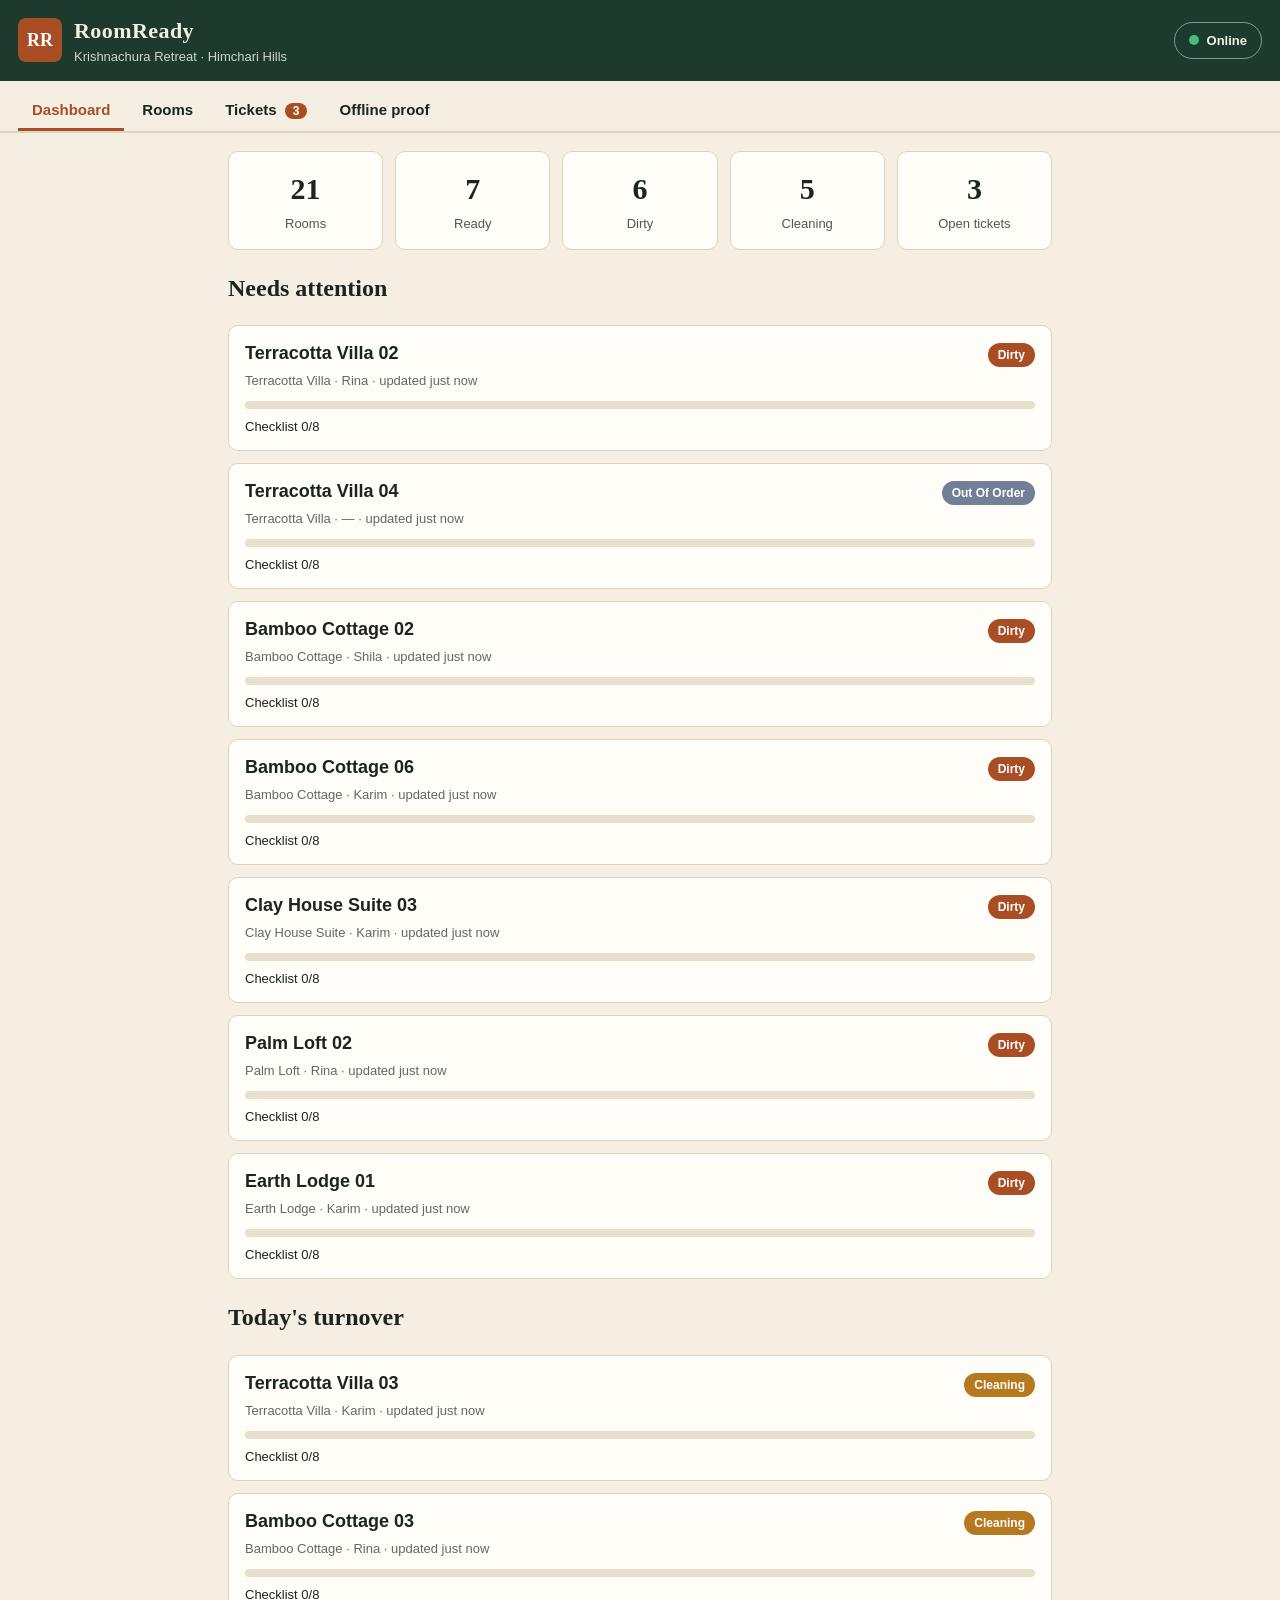
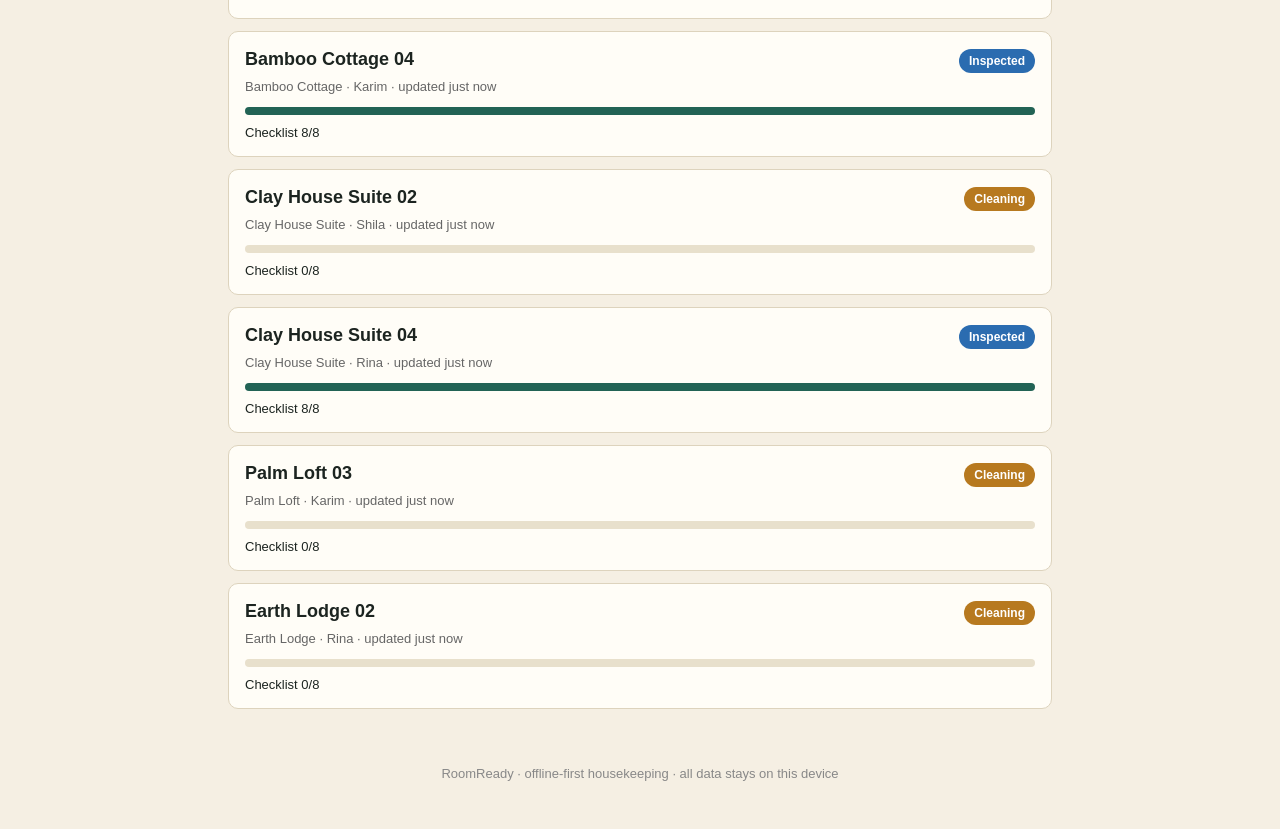
==== index.html @ 5fa12502 "RoomReady: offline-first housekeeping PWA (Hackyard Yard #6)" ====
<!DOCTYPE html>
<html lang="en">
<head>
<meta charset="UTF-8">
<meta name="viewport" content="width=device-width, initial-scale=1.0, viewport-fit=cover">
<title>RoomReady — Offline Housekeeping for Resorts</title>
<meta name="description" content="Offline-first housekeeping PWA for resorts. Room checklists, housekeeping status and maintenance tickets — all on-device, zero internet required.">
<link rel="manifest" href="manifest.json">
<meta name="theme-color" content="#1d3a2f">
<link rel="icon" href="icons/icon-192.png">
<link rel="stylesheet" href="styles.css">
</head>
<body>
<header class="topbar">
  <div class="brand">
    <span class="brand-mark">RR</span>
    <div>
      <h1>RoomReady</h1>
      <p id="propertyName">Krishnachura Retreat · Himchari Hills</p>
    </div>
  </div>
  <div class="net" id="netBadge" title="Network state">
    <span class="net-dot" id="netDot"></span>
    <span id="netLabel">Offline-ready</span>
  </div>
</header>

<nav class="tabs" role="tablist">
  <button class="tab active" data-view="dashboard" role="tab">Dashboard</button>
  <button class="tab" data-view="rooms" role="tab">Rooms</button>
  <button class="tab" data-view="tickets" role="tab">Tickets <span class="count" id="ticketCount">0</span></button>
  <button class="tab" data-view="about" role="tab">Offline proof</button>
</nav>

<main>
  <!-- DASHBOARD -->
  <section id="view-dashboard" class="view active">
    <div class="stats" id="stats"></div>
    <h2>Needs attention</h2>
    <div id="attentionList" class="card-list"></div>
    <h2>Today's turnover</h2>
    <div id="turnoverList" class="card-list"></div>
  </section>

  <!-- ROOMS -->
  <section id="view-rooms" class="view">
    <div class="toolbar">
      <input id="roomSearch" type="search" placeholder="Search rooms…" aria-label="Search rooms">
      <select id="statusFilter" aria-label="Filter by status">
        <option value="">All statuses</option>
        <option value="ready">Ready</option>
        <option value="dirty">Dirty</option>
        <option value="cleaning">Cleaning</option>
        <option value="inspected">Inspected</option>
        <option value="ooo">Out of order</option>
      </select>
    </div>
    <div id="roomList" class="card-list"></div>
  </section>

  <!-- ROOM DETAIL -->
  <section id="view-room" class="view">
    <button class="back" id="backToRooms">← All rooms</button>
    <div id="roomDetail"></div>
  </section>

  <!-- TICKETS -->
  <section id="view-tickets" class="view">
    <form id="ticketForm" class="card form">
      <h2>New maintenance ticket</h2>
      <label>Room
        <select id="ticketRoom" required></select>
      </label>
      <label>Issue
        <input id="ticketTitle" required maxlength="120" placeholder="e.g. AC not cooling in bathroom">
      </label>
      <label>Priority
        <select id="ticketPriority">
          <option value="low">Low</option>
          <option value="medium" selected>Medium</option>
          <option value="high">High</option>
          <option value="urgent">Urgent</option>
        </select>
      </label>
      <button type="submit" class="btn primary">Add ticket</button>
    </form>
    <div id="ticketList" class="card-list"></div>
  </section>

  <!-- OFFLINE PROOF -->
  <section id="view-about" class="view">
    <div class="card">
      <h2>Works with zero internet</h2>
      <p>RoomReady is built for the airplane-mode test:</p>
      <ul>
        <li><strong>No network calls.</strong> Every asset is local. Open DevTools → Network and reload: zero remote requests.</li>
        <li><strong>Service worker.</strong> On first load the worker caches the whole app, so it opens even with wifi and data off.</li>
        <li><strong>On-device storage.</strong> Rooms, checklists and tickets live in your browser's local storage. Nothing leaves the device.</li>
        <li><strong>Live indicator.</strong> The badge in the header follows the real network state — turn on airplane mode and watch it switch to <em>Offline</em> while the app keeps working.</li>
      </ul>
      <p class="muted">Try it: turn on airplane mode, reload the page, update a room, add a ticket. Everything still works.</p>
      <div class="proof-row">
        <span>Network now:</span>
        <strong id="proofNet">—</strong>
      </div>
      <div class="proof-row">
        <span>Service worker:</span>
        <strong id="proofSW">—</strong>
      </div>
      <div class="proof-row">
        <span>Stored locally:</span>
        <strong id="proofStore">—</strong>
      </div>
      <button class="btn" id="resetDemo">Reset demo data</button>
    </div>
  </section>
</main>

<footer>
  <p>RoomReady · offline-first housekeeping · all data stays on this device</p>
</footer>

<script src="app.js"></script>
<script>
  if ('serviceWorker' in navigator) {
    window.addEventListener('load', () => navigator.serviceWorker.register('sw.js'));
  }
</script>
</body>
</html>
---- styles.css ----
:root {
  --cream: #f5efe3;
  --ink: #1c2420;
  --teal: #226355;
  --teal-dark: #1d3a2f;
  --accent: #a94e24;
  --line: #ddd3bd;
  --card: #fffdf7;
  --ready: #226355;
  --dirty: #a94e24;
  --cleaning: #b7791f;
  --inspected: #2b6cb0;
  --ooo: #718096;
}

* { box-sizing: border-box; }

body {
  margin: 0;
  background: var(--cream);
  color: var(--ink);
  font-family: -apple-system, BlinkMacSystemFont, "Segoe UI", Roboto, sans-serif;
  line-height: 1.5;
}

h1, h2 { font-family: Georgia, "Times New Roman", serif; }

.topbar {
  display: flex;
  justify-content: space-between;
  align-items: center;
  gap: 12px;
  padding: 14px 18px;
  background: var(--teal-dark);
  color: #f5efe3;
  flex-wrap: wrap;
}

.brand { display: flex; align-items: center; gap: 12px; }
.brand-mark {
  width: 44px; height: 44px;
  display: grid; place-items: center;
  background: var(--accent);
  color: #fff;
  font-family: Georgia, serif;
  font-weight: bold;
  font-size: 18px;
  border-radius: 8px;
}
.brand h1 { margin: 0; font-size: 22px; letter-spacing: .02em; }
.brand p { margin: 0; font-size: 13px; opacity: .85; }

.net {
  display: flex; align-items: center; gap: 8px;
  padding: 8px 14px;
  border: 1px solid rgba(245,239,227,.5);
  border-radius: 999px;
  font-size: 13px;
  font-weight: 600;
}
.net-dot { width: 10px; height: 10px; border-radius: 50%; background: #48bb78; }
.net.offline .net-dot { background: #f6ad55; }

.tabs {
  display: flex;
  gap: 4px;
  padding: 10px 18px 0;
  border-bottom: 2px solid var(--line);
  overflow-x: auto;
}
.tab {
  border: none;
  background: none;
  padding: 10px 14px;
  font-size: 15px;
  font-weight: 600;
  color: var(--ink);
  border-bottom: 3px solid transparent;
  cursor: pointer;
  white-space: nowrap;
}
.tab.active { border-bottom-color: var(--accent); color: var(--accent); }
.tab .count {
  background: var(--accent);
  color: #fff;
  border-radius: 999px;
  padding: 1px 8px;
  font-size: 12px;
  margin-left: 4px;
}

main { max-width: 860px; margin: 0 auto; padding: 18px; }
.view { display: none; }
.view.active { display: block; }

.stats {
  display: grid;
  grid-template-columns: repeat(auto-fit, minmax(120px, 1fr));
  gap: 12px;
  margin-bottom: 20px;
}
.stat {
  background: var(--card);
  border: 1px solid var(--line);
  border-radius: 10px;
  padding: 14px;
  text-align: center;
}
.stat strong { display: block; font-size: 30px; font-family: Georgia, serif; }
.stat span { font-size: 13px; color: #555; }

.card-list { display: grid; gap: 12px; }
.card {
  background: var(--card);
  border: 1px solid var(--line);
  border-radius: 10px;
  padding: 14px 16px;
}
.card h3 { margin: 0 0 4px; font-size: 18px; }
.card h2 { margin-top: 0; }
.muted { color: #666; font-size: 14px; }

.room-card { cursor: pointer; }
.room-card:hover { border-color: var(--teal); }
.room-head { display: flex; justify-content: space-between; align-items: baseline; gap: 10px; }
.room-type { font-size: 13px; color: #666; }
.room-meta { display: flex; gap: 8px; flex-wrap: wrap; margin-top: 8px; font-size: 13px; }

.pill {
  display: inline-block;
  padding: 3px 10px;
  border-radius: 999px;
  font-size: 12px;
  font-weight: 700;
  color: #fff;
  text-transform: capitalize;
}
.pill.ready { background: var(--ready); }
.pill.dirty { background: var(--dirty); }
.pill.cleaning { background: var(--cleaning); }
.pill.inspected { background: var(--inspected); }
.pill.ooo { background: var(--ooo); }
.pill.low { background: #718096; }
.pill.medium { background: #2b6cb0; }
.pill.high { background: var(--dirty); }
.pill.urgent { background: #9b2c2c; }
.pill.open { background: var(--dirty); }
.pill.done { background: var(--ready); }

.progress { height: 8px; background: #e8e0cc; border-radius: 99px; overflow: hidden; margin-top: 10px; }
.progress > div { height: 100%; background: var(--teal); }

.toolbar { display: flex; gap: 10px; margin-bottom: 14px; flex-wrap: wrap; }
.toolbar input, .toolbar select {
  flex: 1; min-width: 160px;
  padding: 10px 12px;
  border: 1px solid var(--line);
  border-radius: 8px;
  font-size: 15px;
  background: var(--card);
}

.btn {
  padding: 10px 16px;
  border: 1px solid var(--teal-dark);
  background: var(--card);
  border-radius: 8px;
  font-size: 15px;
  font-weight: 600;
  cursor: pointer;
}
.btn.primary { background: var(--teal); border-color: var(--teal); color: #fff; }
.btn.danger { border-color: #9b2c2c; color: #9b2c2c; }
.btn.small { padding: 6px 10px; font-size: 13px; }
.btn-row { display: flex; gap: 8px; flex-wrap: wrap; margin-top: 12px; }

.form label { display: block; margin-bottom: 12px; font-weight: 600; font-size: 14px; }
.form input, .form select {
  display: block; width: 100%;
  margin-top: 4px;
  padding: 10px 12px;
  border: 1px solid var(--line);
  border-radius: 8px;
  font-size: 15px;
  background: #fff;
}

.check { display: flex; align-items: center; gap: 10px; padding: 10px 0; border-bottom: 1px solid #eee5cf; }
.check:last-child { border-bottom: none; }
.check input { width: 20px; height: 20px; accent-color: var(--teal); }
.check span.done { text-decoration: line-through; color: #888; }
.check .who { margin-left: auto; font-size: 12px; color: #888; }

.back { background: none; border: none; font-size: 15px; font-weight: 600; color: var(--teal); cursor: pointer; padding: 0 0 12px; }

.proof-row { display: flex; justify-content: space-between; padding: 8px 0; border-bottom: 1px solid #eee5cf; }

footer { text-align: center; color: #888; font-size: 13px; padding: 24px 18px 32px; }
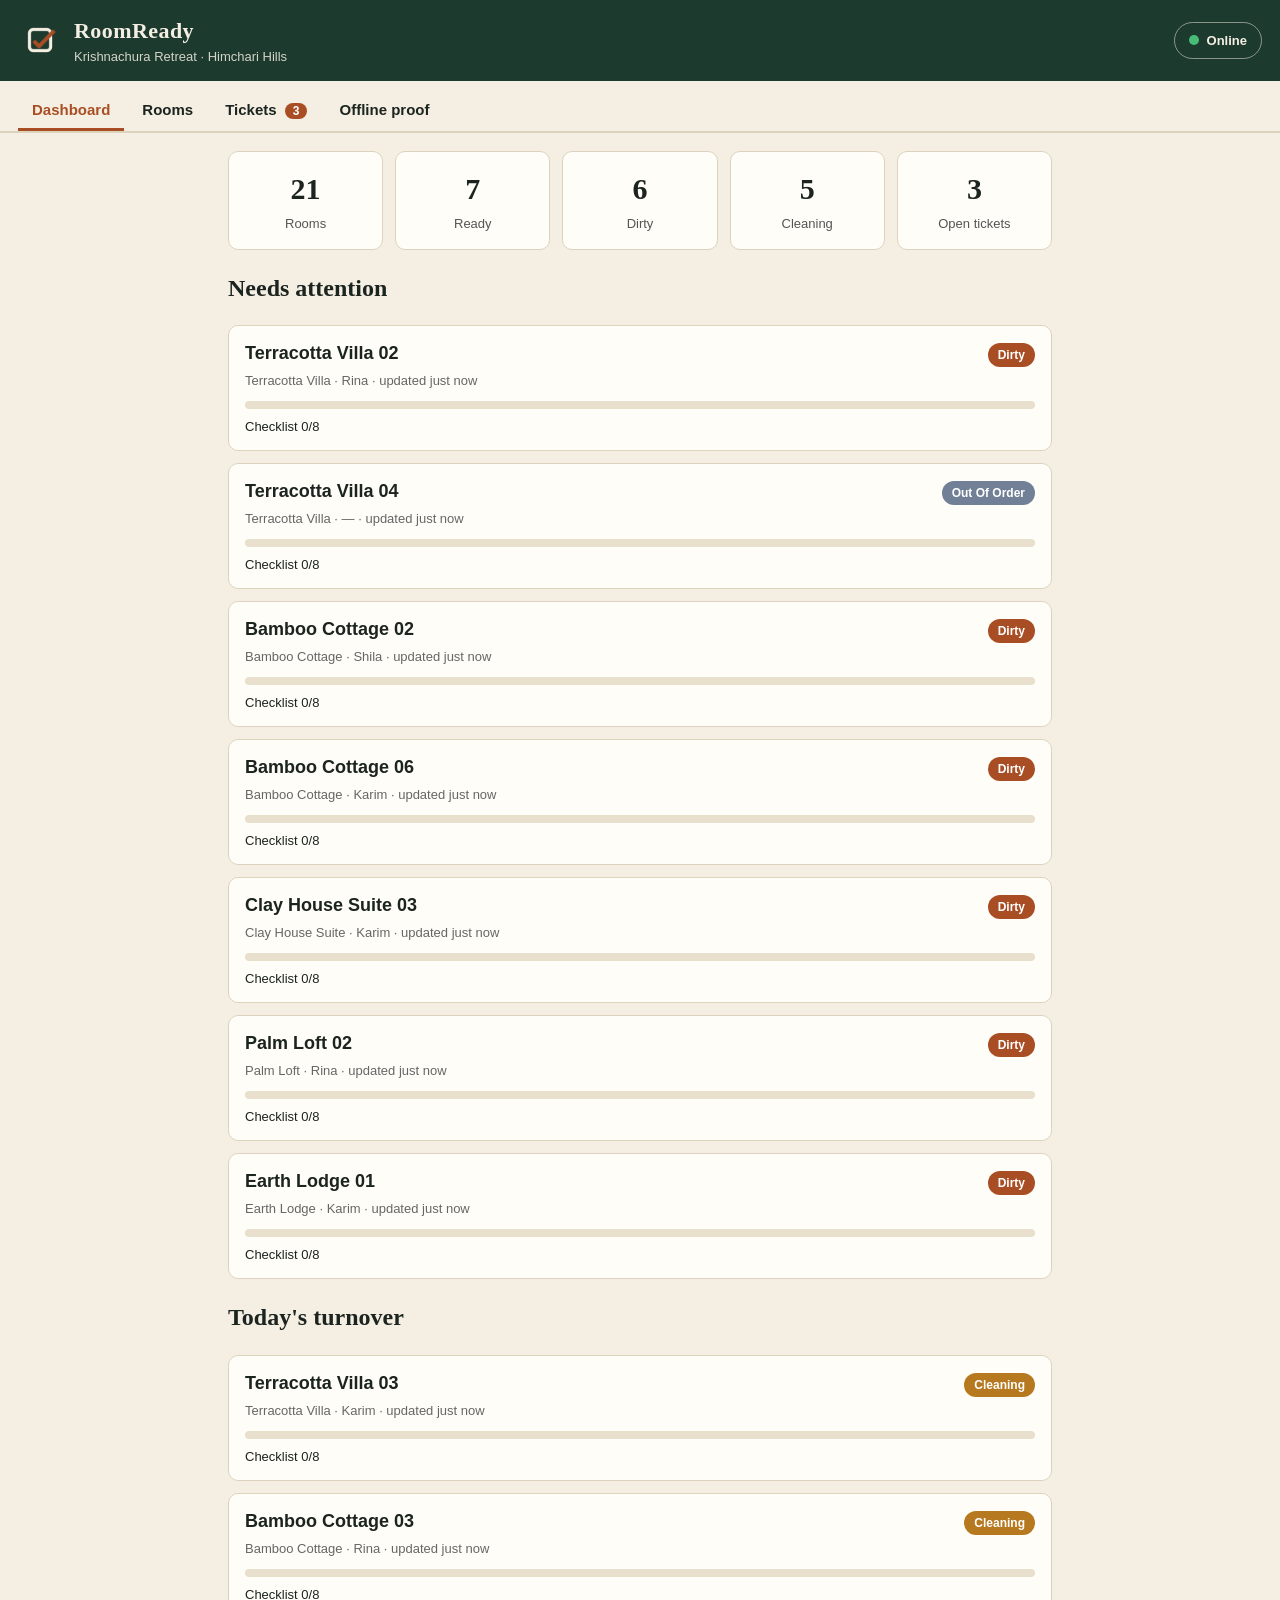
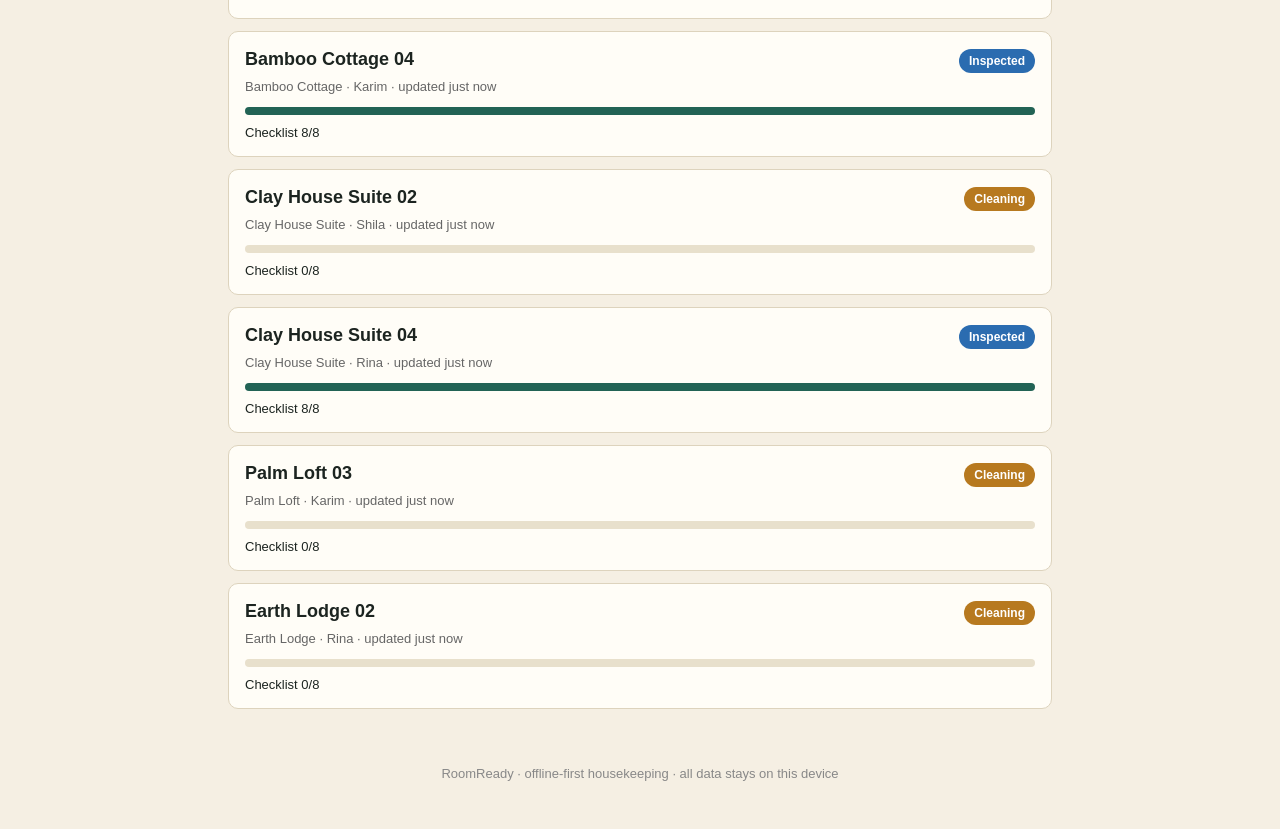
==== commit 3bff95ee: "Brand kit: Ready Check identity, icon set, OG card, feature images" ====
--- a/index.html
+++ b/index.html
@@ -7,13 +7,21 @@
 <meta name="description" content="Offline-first housekeeping PWA for resorts. Room checklists, housekeeping status and maintenance tickets — all on-device, zero internet required.">
 <link rel="manifest" href="manifest.json">
 <meta name="theme-color" content="#1d3a2f">
-<link rel="icon" href="icons/icon-192.png">
+<link rel="icon" type="image/svg+xml" href="icons/favicon.svg">
+<link rel="icon" type="image/png" sizes="32x32" href="icons/favicon-32.png">
+<link rel="icon" type="image/png" sizes="16x16" href="icons/favicon-16.png">
+<link rel="apple-touch-icon" href="icons/apple-touch-icon.png">
+<meta property="og:type" content="website">
+<meta property="og:title" content="RoomReady — Offline Housekeeping for Resorts">
+<meta property="og:description" content="Every room ready. A housekeeping PWA that works with zero internet.">
+<meta property="og:image" content="https://swopno1.github.io/roomready/og-roomready.png">
+<meta name="twitter:card" content="summary_large_image">
 <link rel="stylesheet" href="styles.css">
 </head>
 <body>
 <header class="topbar">
   <div class="brand">
-    <span class="brand-mark">RR</span>
+    <img class="brand-mark" src="icons/icon-192.png" alt="RoomReady" width="44" height="44">
     <div>
       <h1>RoomReady</h1>
       <p id="propertyName">Krishnachura Retreat · Himchari Hills</p>
--- a/styles.css
+++ b/styles.css
@@ -39,12 +39,6 @@
 .brand { display: flex; align-items: center; gap: 12px; }
 .brand-mark {
   width: 44px; height: 44px;
-  display: grid; place-items: center;
-  background: var(--accent);
-  color: #fff;
-  font-family: Georgia, serif;
-  font-weight: bold;
-  font-size: 18px;
   border-radius: 8px;
 }
 .brand h1 { margin: 0; font-size: 22px; letter-spacing: .02em; }
